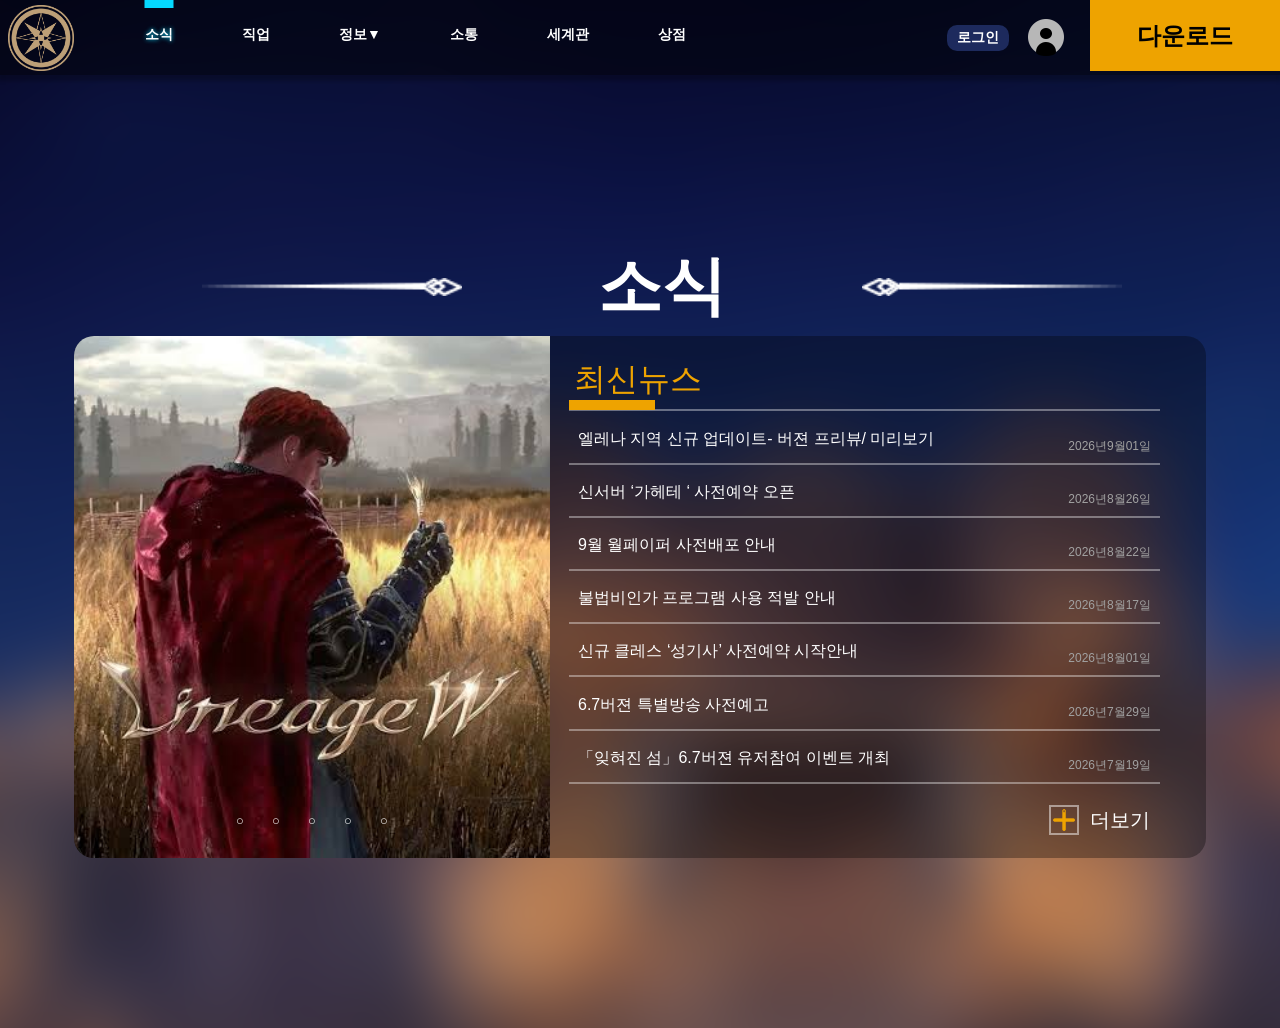
==== index/index.html @ fd57bb41 "콘텐츠1차가공" ====
<!doctype html>
<html lang="ko">
  <head>
    <meta charset="UTF-8" />
    <meta name="viewport" content="width=device-width, initial-scale=1.0" />
    <meta
      name="description"
      content="리니지의 최신 소식과 업데이트 안내를 만나보세요."
    />
    <title>리니지/ 소식</title>
    <link rel="icon" href="../assets/logo.png" />
    <link rel="stylesheet" href="index.css" />
  </head>
  <body class="page">
    <a class="skip-link" href="#news">최신뉴스 바로가기</a>
    
    <!-- 헤더 영역 -->
    <header class="header">
      <a class="logo" href="index.html" aria-label="리니지 홈">
        <img class="logo-image" src="../assets/logo.png" alt="리니지" />
      </a>

      <nav class="navigation" aria-label="주 메뉴">
        <ul class="nav-list">
          <li>
            <a class="nav-link active" href="index.html" aria-current="page"
              >소식</a
            >
          </li>
          <li><a class="nav-link" href="../job/job.html">직업</a></li>
          <li class="nav-item-information">
            <a class="nav-link" href="../info.html">정보▼</a>

            <!-- 히든카드 부분 -->

            <div class="information-card">
              <a href="../contents/contents.html" class="information-link">콘텐츠</a>
              <a href="../region.html" class="information-link">지역</a>
              <a href="../siege.html" class="information-link">공성전</a>
              <a href="../media.html" class="information-link">미디어</a>
            </div>
          </li>
          <li><a class="nav-link" href="../community.html">소통</a></li>
          <li><a class="nav-link" href="../world.html">세계관</a></li>
          <li><a class="nav-link" href="../shop.html">상점</a></li>
        </ul>
      </nav>

      <div class="header-actions">
        <a class="login-button" href="../login/login.html">로그인</a>
        <img
          class="profile-image"
          src="../assets/profile.png"
          alt="사용자 프로필"
        />
        <a
          class="download-button"
          href="https://lineage.plaync.com/download/index"
        >
          다운로드
        </a>
      </div>
    </header>

    <main class="main">
      <div class="section-heading">
        <img
          class="heading-line heading-line-left"
          src="../assets/title-left.png"
          alt=""
        />
        <h1 class="page-title">소식</h1>
        <img
          class="heading-line heading-line-right"
          src="../assets/title-right.png"
          alt=""
        />
      </div>

      <!-- 뉴스카드 이미지 -->
      <section class="news-card" id="news" aria-labelledby="news-title">
        <div class="featured" role="region" aria-label="주요 소식 슬라이드">
          <div class="featured-track">
            <div class="featured-slide" id="featured-slide-1">
              <img
                class="featured-image"
                src="../assets/news-feature(1).png"
                alt="첫 번째 소식"
              />
            </div>

            <div class="featured-slide" id="featured-slide-2">
              <img
                class="featured-image"
                src="../assets/news-feature(2).jpg"
                alt="두 번째 소식"
              />
            </div>

            <div class="featured-slide" id="featured-slide-3">
              <img
                class="featured-image"
                src="../assets/news-feature(3).jpg"
                alt="세 번째 소식"
              />
            </div>
            <div class="featured-slide" id="featured-slide-4">
              <img
                class="featured-image"
                src="../assets/news-feature(4).jpg"
                alt="네 번째 소식"
              />
            </div>
            <div class="featured-slide" id="featured-slide-5">
              <img
                class="featured-image"
                src="../assets/news-feature(5).jpg"
                alt="다섯 번째 소식"
              />
            </div>

            <!-- 마지막 장 다음에도 왼쪽으로 이어지도록 첫 이미지를 복제합니다. -->
            <div class="featured-slide" aria-hidden="true">
              <img
                class="featured-image"
                src="../assets/news-feature(1).png"
                alt=""
              />
            </div>
          </div>

          <div
            class="featured-controls"
            role="group"
            aria-label="소식 슬라이드 조작"
          >
            <input
              class="featured-mode"
              type="radio"
              name="featured-mode"
              id="featured-select-1"
              aria-controls="featured-slide-1"
              aria-label="1번 소식 보기"
            />
            <label class="featured-control" for="featured-select-1"></label>
            <input
              class="featured-mode"
              type="radio"
              name="featured-mode"
              id="featured-select-2"
              aria-controls="featured-slide-2"
              aria-label="2번 소식 보기"
            />
            <label class="featured-control" for="featured-select-2"></label>
            <input
              class="featured-mode"
              type="radio"
              name="featured-mode"
              id="featured-select-3"
              aria-controls="featured-slide-3"
              aria-label="3번 소식 보기"
            />
            <label class="featured-control" for="featured-select-3"></label>
            <input
              class="featured-mode"
              type="radio"
              name="featured-mode"
              id="featured-select-4"
              aria-controls="featured-slide-4"
              aria-label="4번 소식 보기"
            />
            <label class="featured-control" for="featured-select-4"></label>
            <input
              class="featured-mode"
              type="radio"
              name="featured-mode"
              id="featured-select-5"
              aria-controls="featured-slide-5"
              aria-label="5번 소식 보기"
            />
            <label class="featured-control" for="featured-select-5"></label>
            <!-- <label class="featured-pause-label">
              <input class="featured-pause" type="checkbox" />
              일시정지
            </label> -->
          </div>
        </div>

        <div class="news-content">
          <h2 class="news-heading" id="news-title">최신뉴스</h2>
          <ul class="news-list">
            <li class="news-item">
              <a
                href="https://lineage.plaync.com/board/notice/view?articleId=6aa14d86d97eae18cc40de87"
                class="news-text"
              >
                엘레나 지역 신규 업데이트- 버젼 프리뷰/ 미리보기
              </a>
              <time class="news-date" datetime="2026-09-01">2026년9월01일</time>
            </li>
            <li class="news-item">
              <a
                href="https://lineage.plaync.com/board/notice/view?articleId=6aa14d86d97eae18cc40de87"
                class="news-text"
                >신서버 ‘가헤테 ‘ 사전예약 오픈</a
              >
              <time class="news-date" datetime="2026-08-26">2026년8월26일</time>
            </li>
            <li class="news-item">
              <a
                href="https://lineage.plaync.com/board/notice/view?articleId=6aa14d86d97eae18cc40de87"
                class="news-text"
                >9월 월페이퍼 사전배포 안내</a
              >
              <time class="news-date" datetime="2026-08-22">2026년8월22일</time>
            </li>
            <li class="news-item">
              <a
                href="https://lineage.plaync.com/board/notice/view?articleId=6aa14d86d97eae18cc40de87"
                class="news-text"
                >불법비인가 프로그램 사용 적발 안내</a
              >
              <time class="news-date" datetime="2026-08-17">2026년8월17일</time>
            </li>
            <li class="news-item">
              <a
                href="https://lineage.plaync.com/board/notice/view?articleId=6aa14d86d97eae18cc40de87"
                class="news-text"
                >신규 클레스 ‘성기사’ 사전예약 시작안내</a
              >
              <time class="news-date" datetime="2026-08-01">2026년8월01일</time>
            </li>
            <li class="news-item">
              <a
                href="https://lineage.plaync.com/board/notice/view?articleId=6aa14d86d97eae18cc40de87"
                class="news-text"
                >6.7버젼 특별방송 사전예고</a
              >
              <time class="news-date" datetime="2026-07-29">2026년7월29일</time>
            </li>
            <li class="news-item">
              <a
                href="https://lineage.plaync.com/board/notice/view?articleId=6aa14d86d97eae18cc40de87"
                class="news-text"
                >「잊혀진 섬」6.7버젼 유저참여 이벤트 개최</a
              >
              <time class="news-date" datetime="2026-07-19">2026년7월19일</time>
            </li>
          </ul>
          <a
            class="more-button"
            href="https://lineage.plaync.com/board/notice/list"
          >
            <span class="more-icon"
              ><img class="more-image" src="../assets/more.png" alt=""
            /></span>
            <span>더보기</span>
          </a>
        </div>
      </section>
    </main>
  </body>
</html>
---- index/index.css ----
* {
  box-sizing: border-box;
}

body,
h1,
h2,
p,
ul {
  margin: 0;
}

ul {
  padding: 0;
  list-style: none;
}

button,
a {
  color: inherit;
  font: inherit;
}

a {
  text-decoration: none;
}

button {
  padding: 0;
  border: 0;
}

img {
  display: block;
}

.page {
  min-height: 1024px;
  color: #fff;
  font-family: "IBM Plex Mono", "Malgun Gothic", "맑은 고딕", sans-serif;
  background-color: #101939;
  background-image:
    url("../assets/background.png"), url("../assets/base-background.png");
  background-repeat: no-repeat;
  background-size:
    3840px 2160px,
    1820px 1024px;
  background-position:
    calc(50% + 166px) -136px,
    calc(50% + 161px) top;
}

.skip-link {
  position: absolute;
  top: -60px;
  left: 16px;
  z-index: 10;
  padding: 12px 20px;
  color: #080b1c;
  background: #fff;
}

.skip-link:focus {
  top: 12px;
}

a:focus-visible {
  outline: 2px solid #05d9ff;
  outline-offset: 4px;
}

/* 상단 메뉴 */
.header {
  display: flex;
  align-items: center;
  height: 75px;
  background: rgba(0, 0, 0, 0.48);
  box-shadow: 0 4px 4px 2px rgba(0, 0, 0, 0.24);
}

.logo {
  flex: 0 0 66px;
  margin-left: 8px;
}

.logo-image {
  width: 66px;
  height: 66px;
  object-fit: cover;
}

.navigation {
  margin-left: 71px;
}

.nav-list {
  --nav-index: 0;
  --nav-center: 1em;
  position: relative;
  display: flex;
  gap: 69px;
  font-size: 14px;
}

/* 메뉴 글자 수에 맞춘 너비: 2 + 2 + 3 + 2 + 3 + 2 = 14em */
.nav-list > li {
  flex: 0 0 2em;
}

.nav-list > li:nth-child(3),
.nav-list > li:nth-child(5) {
  flex-basis: 3em;
}

.nav-link {
  position: relative;
  display: block;
  height: 75px;
  padding-top: 25px;
  font-size: 14px;
  font-weight: 600;
  line-height: 18px;
  text-align: center;
  white-space: nowrap;
}
.nav-link {
  cursor: pointer;
  transition: color 0.2s ease;
}
.nav-link:hover {
  color: #80e5ff;
}
.nav-link:active {
  color: #80e5ff;
}
.nav-link:focus-visible {
  outline: 2px solid #80e5ff;
  outline-offset: 4px;
}
.active {
  text-shadow: 0 0 4px #05d9ff;
}
/* 정보히든카드 */
.nav-item-information {
  position: relative;
}

.information-card {
  position: absolute;
  z-index: 10;
  top: 100%;
  left: 50%;
  width: min(170px, calc(100vw - 32px));
  aspect-ratio: 168 / 213;
  background: #181b2a;
  opacity: 0;
  visibility: hidden;
  pointer-events: none;
  transform: translateX(-50%);
  transition:
    opacity 0.2s ease,
    visibility 0.2s ease;
  display: flex;
  flex-direction: column;
}

.information-card img {
  width: 100%;
  height: auto;
}
.information-link {
  display: flex;
  align-items: center;
  flex: 1;
  padding: 0 20px;
  color: #fff;
  font-size: 14px;
  font-weight: 600;
  transition: background-color 0.2s ease;
}

.information-link:hover,
.information-link:focus-visible {
  background-color: #32394f;
}
.nav-item-information:hover .information-card,
.nav-item-information:focus-within .information-card {
  opacity: 1;
  visibility: visible;
  pointer-events: auto;
}

@media (prefers-reduced-motion: reduce) {
  .information-card {
    transition: none;
  }
}

/* 메뉴 사이 간격은 전체 너비에서 글자 영역(14em)을 빼서 계산합니다. */
.nav-list::before {
  position: absolute;
  top: 0;
  left: calc(var(--nav-center) + var(--nav-index) * ((100% - 14em) / 5));
  width: 29px;
  height: 8px;
  background: #05d9ff;
  content: "";
  pointer-events: none;
  transform: translateX(-50%);
  transition: left 0.3s ease;
}

/* 마우스 선택 → 키보드 선택 → 현재 페이지 순서로 장식선 위치를 정합니다.
   첫 번째 메뉴(소식)는 위의 기본값을 사용합니다. */
.nav-list:not(:has(> li:hover, > li:focus-within)):has(> li:nth-child(2) > .nav-link.active),
.nav-list:not(:has(> li:hover)):has(> li:nth-child(2):focus-within),
.nav-list:has(> li:nth-child(2):hover) {
  --nav-index: 1;
  --nav-center: 3em;
}

.nav-list:not(:has(> li:hover, > li:focus-within)):has(> li:nth-child(3) > .nav-link.active),
.nav-list:not(:has(> li:hover)):has(> li:nth-child(3):focus-within),
.nav-list:has(> li:nth-child(3):hover) {
  --nav-index: 2;
  --nav-center: 5.5em;
}

.nav-list:not(:has(> li:hover, > li:focus-within)):has(> li:nth-child(4) > .nav-link.active),
.nav-list:not(:has(> li:hover)):has(> li:nth-child(4):focus-within),
.nav-list:has(> li:nth-child(4):hover) {
  --nav-index: 3;
  --nav-center: 8em;
}

.nav-list:not(:has(> li:hover, > li:focus-within)):has(> li:nth-child(5) > .nav-link.active),
.nav-list:not(:has(> li:hover)):has(> li:nth-child(5):focus-within),
.nav-list:has(> li:nth-child(5):hover) {
  --nav-index: 4;
  --nav-center: 10.5em;
}

.nav-list:not(:has(> li:hover, > li:focus-within)):has(> li:nth-child(6) > .nav-link.active),
.nav-list:not(:has(> li:hover)):has(> li:nth-child(6):focus-within),
.nav-list:has(> li:nth-child(6):hover) {
  --nav-index: 5;
  --nav-center: 13em;
}

@media (prefers-reduced-motion: reduce) {
  .nav-list::before {
    transition: none;
  }
}

.header-actions {
  display: flex;
  align-items: center;
  gap: 19px;
  height: 100%;
  margin-left: auto;
}

.login-button {
  display: flex;
  align-items: center;
  justify-content: center;
  width: 62px;
  height: 26px;
  border-radius: 10px;
  background: #1d2a5d;
  font-size: 14px;
  font-weight: 600;
  cursor: pointer;
  transition: background-color 0.2s ease;
}
.login-button:hover {
  background-color: #9a9bdd;
}
.profile-image {
  width: 36px;
  height: 37px;
  object-fit: cover;
}

.download-button {
  display: flex;
  align-items: center;
  justify-content: center;
  align-self: flex-start;
  width: 190px;
  height: 71px;
  margin-left: 7px;
  color: #000;
  background: #eea300;
  font-size: 24px;
  font-weight: 600;
  cursor: pointer;
  transition: background-color 0.2s ease;
}

.download-button:hover {
  background-color: #d69100;
}

/* 소식 제목 */
.main {
  width: min(1132px, calc(100% - 64px));
  margin: 170px auto 0;
  padding-bottom: 170px;
}

.section-heading {
  display: flex;
  align-items: center;
  justify-content: space-between;
  width: 920px;
  height: 83px;
  margin: 0 0 8px 128px;
}

.heading-line {
  height: 18px;
  object-fit: cover;
}

.heading-line-left {
  width: 260px;
}

.heading-line-right {
  width: 260px;
}

.page-title {
  font-size: 64px;
  font-weight: 700;
  line-height: 83px;
  white-space: nowrap;
}

/* 뉴스 카드 */
.news-card {
  display: grid;
  grid-template-columns: 476px minmax(0, 1fr);
  gap: 19px;
  min-height: 522px;
  padding-right: 46px;
  overflow: hidden;
  border-radius: 20px;
  background: rgba(0, 0, 0, 0.32);
}
.featured {
  --selected-slide: 0%;
  position: relative;
  min-height: 522px;
  overflow: hidden;
}
/* 뉴스카드 이미지 */
.featured-track {
  position: absolute;
  inset: 0;
  display: flex;
  transform: translateX(0);
  /* 5장 × (4초 표시 + 1초 이동) = 한 바퀴 25초 */
  animation: featured-slideshow 25s ease-in-out infinite;
}
@keyframes featured-slideshow {
  0%,
  16% {
    transform: translateX(0);
  }
  20%,
  36% {
    transform: translateX(-100%);
  }
  40%,
  56% {
    transform: translateX(-200%);
  }
  60%,
  76% {
    transform: translateX(-300%);
  }
  80%,
  96% {
    transform: translateX(-400%);
  }
  100% {
    transform: translateX(-500%);
  }
}
/* 숫자를 선택하면 해당 이미지를 표시하고, '자동'을 선택하면 다시 반복합니다. */
.featured:has(#featured-select-2:checked) {
  --selected-slide: -100%;
}
.featured:has(#featured-select-3:checked) {
  --selected-slide: -200%;
}
.featured:has(#featured-select-4:checked) {
  --selected-slide: -300%;
}
.featured:has(#featured-select-5:checked) {
  --selected-slide: -400%;
}
.featured:has(.featured-mode:checked:not(#featured-auto)) .featured-track {
  animation: none;
  transform: translateX(var(--selected-slide));
}
.featured:has(.featured-pause:checked) .featured-track,
.featured:has(:focus-visible) .featured-track {
  animation-play-state: paused;
}
@media (hover: hover) {
  .featured:hover .featured-track {
    animation-play-state: paused;
  }
}
.featured-slide {
  position: relative;
  flex: 0 0 100%;
  min-width: 0;
  height: 100%;
  overflow: hidden;
}
.featured-image {
  position: absolute;
  top: -3px;
  left: -51.07%;
  width: 202%;
  height: calc(100% + 6px);
  object-fit: cover;

  opacity: 1;
  animation: none;
}
.featured-controls {
  position: absolute;
  z-index: 1;
  bottom: 16px;
  left: 50%;
  display: flex;
  align-items: center;
  justify-content: center;
  flex-wrap: wrap;
  gap: 4px;
  width: 240px;
  max-width: calc(100% - 24px);
  padding: 4px;
  border-radius: 12px;
  transform: translateX(-50%);
}
.featured-mode {
  position: absolute;
  width: 1px;
  height: 1px;
  overflow: hidden;
  clip-path: inset(50%);
}
.featured-control {
  display: grid;
  place-items: center;
  flex-shrink: 0;
  width: 32px;
  height: 36px;
  border-radius: 8px;
  color: #fff;
  background: transparent;
  font-size: 13px;
  cursor: pointer;
  transition: background-color 0.2s ease;
}
.featured-control::before {
  content: "○";
}
/*
.featured-control:hover,
.featured-mode:checked + .featured-control {
  background: rgba(255, 255, 255, 0.25);
}*/
.featured-mode:checked + .featured-control::before {
  content: "●";
}
.featured-mode:focus-visible + .featured-control,
.featured-pause:focus-visible {
  outline: 2px solid #80e5ff;
  outline-offset: 1px;
}
.featured-pause-label {
  display: flex;
  align-items: center;
  justify-content: center;
  gap: 6px;
  width: 100%;
  min-height: 28px;
  font-size: 13px;
  cursor: pointer;
}
.featured-pause {
  margin: 0;
  accent-color: #80e5ff;
}
@media (prefers-reduced-motion: reduce) {
  .featured-track {
    animation: none;
  }
  .featured-control {
    transition: none;
  }
}
.news-content {
  min-width: 0;
  padding: 22px 0 23px;
}

.news-heading {
  position: relative;
  margin-left: 5px;
  color: #eea300;
  font-size: 32px;
  font-weight: 400;
  line-height: 42px;
}

.news-heading::after {
  position: absolute;
  bottom: -10px;
  left: -5px;
  width: 86px;
  height: 10px;
  background: #eea300;
  content: "";
}

.news-list {
  margin-top: 9px;
  padding-top: 2px;
  background: url("../assets/news-divider.svg") left top / 100% 2px no-repeat;
}

.news-item {
  display: grid;
  grid-template-columns: minmax(0, 1fr) auto;
  align-items: center;
  gap: 8px;
  min-height: 53px;
  padding: 0 9px;
  background: url("../assets/news-divider.svg") left bottom / 100% 2px no-repeat;
}

.news-item:first-child,
.news-item:nth-child(6) {
  min-height: 54px;
}

.news-text {
  font-size: 16px;
  font-weight: 500;
  line-height: 21px;
  word-break: keep-all;
}

.news-date {
  align-self: end;
  margin-bottom: 11px;
  color: #a1a1a1;
  font-size: 12px;
  font-weight: 500;
  line-height: 16px;
  white-space: nowrap;
}

.more-button {
  display: flex;
  align-items: center;
  gap: 11px;
  height: 30px;
  margin: 21px 0 0 480px;
  background: transparent;
  font-size: 20px;
  line-height: 26px;
  cursor: pointer;
}

.more-icon {
  display: grid;
  place-items: center;
  width: 30px;
  height: 30px;
  border: 2px solid rgba(255, 255, 255, 0.48);
  cursor: pointer;
}

.more-image {
  width: 22px;
  height: 22px;
  object-fit: cover;
  cursor: pointer;
}

@media (max-width: 1200px) {
  .navigation {
    margin-left: 36px;
  }
  .nav-list {
    gap: 32px;
  }
  .header-actions {
    gap: 14px;
  }
  .download-button {
    width: 150px;
    margin-left: 0;
    font-size: 22px;
  }
  .section-heading {
    width: 82%;
    margin-left: 11%;
  }
  .heading-line {
    width: 28%;
    height: auto;
    aspect-ratio: 161 / 11;
  }
  .news-card {
    grid-template-columns: 42% minmax(0, 1fr);
    padding-right: 24px;
  }
  .news-item {
    grid-template-columns: 1fr;
    gap: 4px;
    padding: 12px 8px;
  }
  .news-date {
    justify-self: end;
    margin-bottom: 0;
  }
}

@media (max-width: 800px) {
  .page {
    min-height: 100vh;
  }
  .header {
    flex-wrap: wrap;
    height: auto;
  }
  .logo {
    flex-basis: 52px;
    margin: 6px 0 6px 12px;
  }
  .logo-image {
    width: 52px;
    height: 52px;
  }
  .navigation {
    order: 1;
    width: 100%;
    margin: 0;
    padding: 0 16px;
  }
  .nav-list {
    justify-content: space-between;
    gap: 12px;
  }
  .nav-link {
    height: 52px;
    padding-top: 18px;
  }
  .nav-list::before {
    height: 4px;
  }
  .header-actions {
    gap: 12px;
    height: 64px;
  }
  .profile-image {
    width: 28px;
    height: 29px;
  }
  .download-button {
    width: 112px;
    height: 64px;
    font-size: 18px;
  }
  .main {
    width: calc(100% - 32px);
    margin-top: 56px;
    padding-bottom: 64px;
  }
  .section-heading {
    width: 100%;
    height: 64px;
    margin: 0 0 20px;
  }
  .page-title {
    font-size: 42px;
    line-height: 64px;
  }
  .news-card {
    grid-template-columns: 1fr;
    gap: 0;
    padding-right: 0;
  }
  .featured {
    min-height: 0;
    aspect-ratio: 476 / 522;
  }
  .news-content {
    padding: 22px 20px 24px;
  }
  .news-heading {
    font-size: 28px;
  }
  .news-text {
    overflow-wrap: anywhere;
  }
}
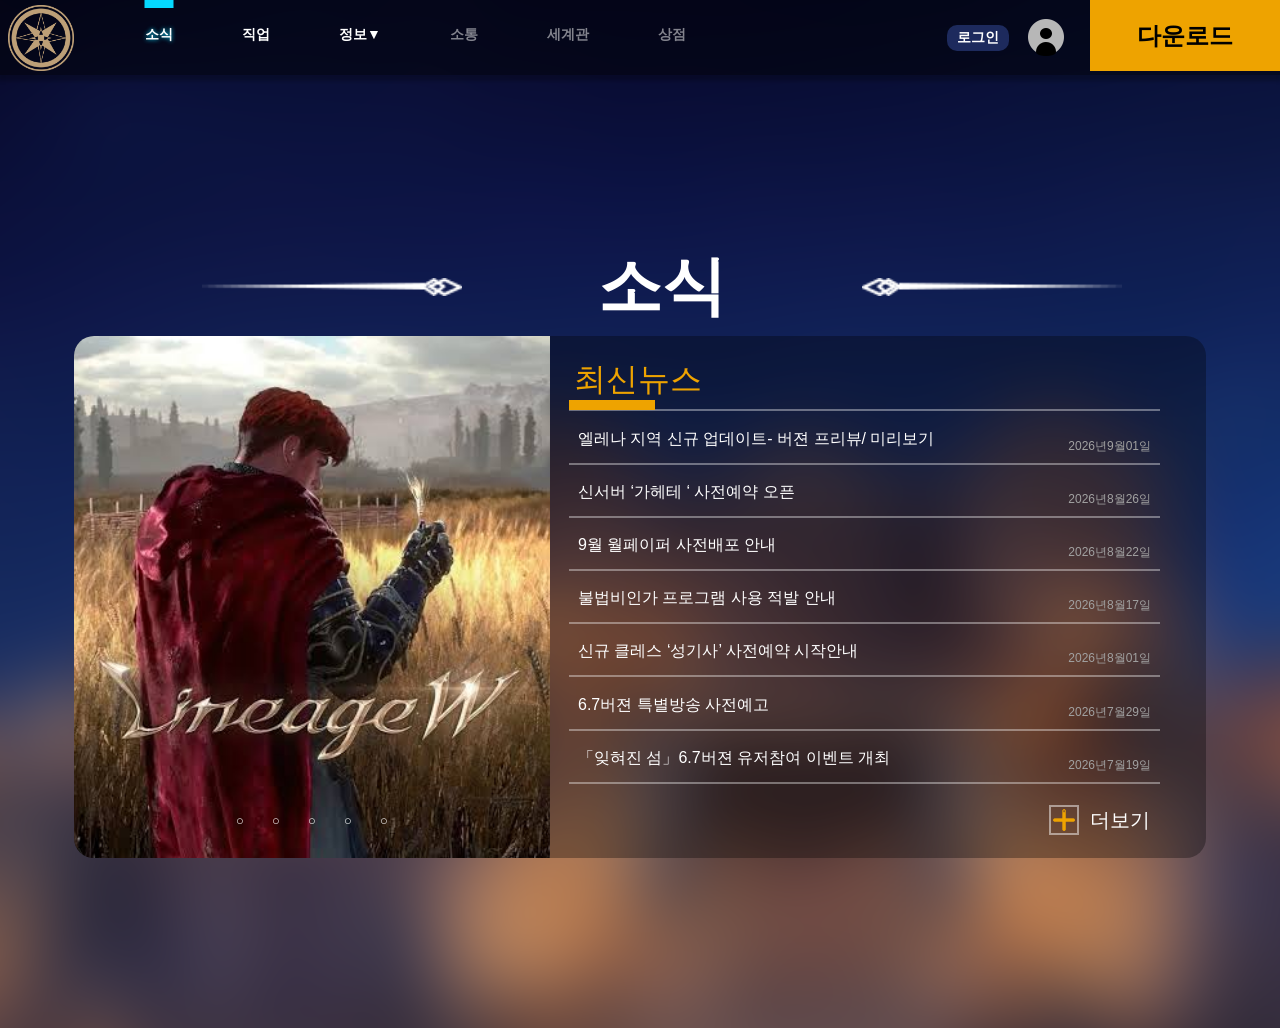
==== commit c05c6f52: "리니지구현3" ====
--- a/index/index.html
+++ b/index/index.html
@@ -10,10 +10,11 @@
     <title>리니지/ 소식</title>
     <link rel="icon" href="../assets/logo.png" />
     <link rel="stylesheet" href="index.css" />
+    <link rel="stylesheet" href="../assets/header-navigation.css" />
   </head>
   <body class="page">
     <a class="skip-link" href="#news">최신뉴스 바로가기</a>
-    
+
     <!-- 헤더 영역 -->
     <header class="header">
       <a class="logo" href="index.html" aria-label="리니지 홈">
@@ -29,20 +30,22 @@
           </li>
           <li><a class="nav-link" href="../job/job.html">직업</a></li>
           <li class="nav-item-information">
-            <a class="nav-link" href="../info.html">정보▼</a>
+            <button class="nav-link" type="button" aria-controls="information-menu" aria-label="정보 메뉴 열기">정보▼</button>
 
             <!-- 히든카드 부분 -->
 
-            <div class="information-card">
-              <a href="../contents/contents.html" class="information-link">콘텐츠</a>
-              <a href="../region.html" class="information-link">지역</a>
-              <a href="../siege.html" class="information-link">공성전</a>
-              <a href="../media.html" class="information-link">미디어</a>
+            <div class="information-card" id="information-menu">
+              <a href="../contents/contents.html" class="information-link"
+                >콘텐츠</a
+              >
+              <a href="../region/region.html" class="information-link">지역</a>
+              <a href="../siege/siege.html" class="information-link">공성전</a>
+              <a href="../media/media.html" class="information-link">던전 및 보스</a>
             </div>
           </li>
-          <li><a class="nav-link" href="../community.html">소통</a></li>
-          <li><a class="nav-link" href="../world.html">세계관</a></li>
-          <li><a class="nav-link" href="../shop.html">상점</a></li>
+          <li><span class="nav-link" role="link" aria-disabled="true" title="준비 중" aria-label="소통 (준비 중)">소통</span></li>
+          <li><span class="nav-link" role="link" aria-disabled="true" title="준비 중" aria-label="세계관 (준비 중)">세계관</span></li>
+          <li><span class="nav-link" role="link" aria-disabled="true" title="준비 중" aria-label="상점 (준비 중)">상점</span></li>
         </ul>
       </nav>
 
--- a/assets/header-navigation.css
+++ b/assets/header-navigation.css
@@ -0,0 +1,24 @@
+/* Shared controls for the existing header layouts. */
+.header button.nav-link {
+  display: flex;
+  align-items: flex-start;
+  justify-content: center;
+  width: 100%;
+  padding-inline: 0;
+  border: 0;
+  background: transparent;
+  color: inherit;
+  font-family: inherit;
+}
+.header button.nav-link:hover,
+.header button.nav-link:focus-visible {
+  color: #80e5ff;
+}
+.header .nav-link[aria-disabled="true"] {
+  opacity: 0.5;
+  color: inherit;
+  cursor: default;
+}
+.header .nav-link[aria-disabled="true"]:hover {
+  color: inherit;
+}
